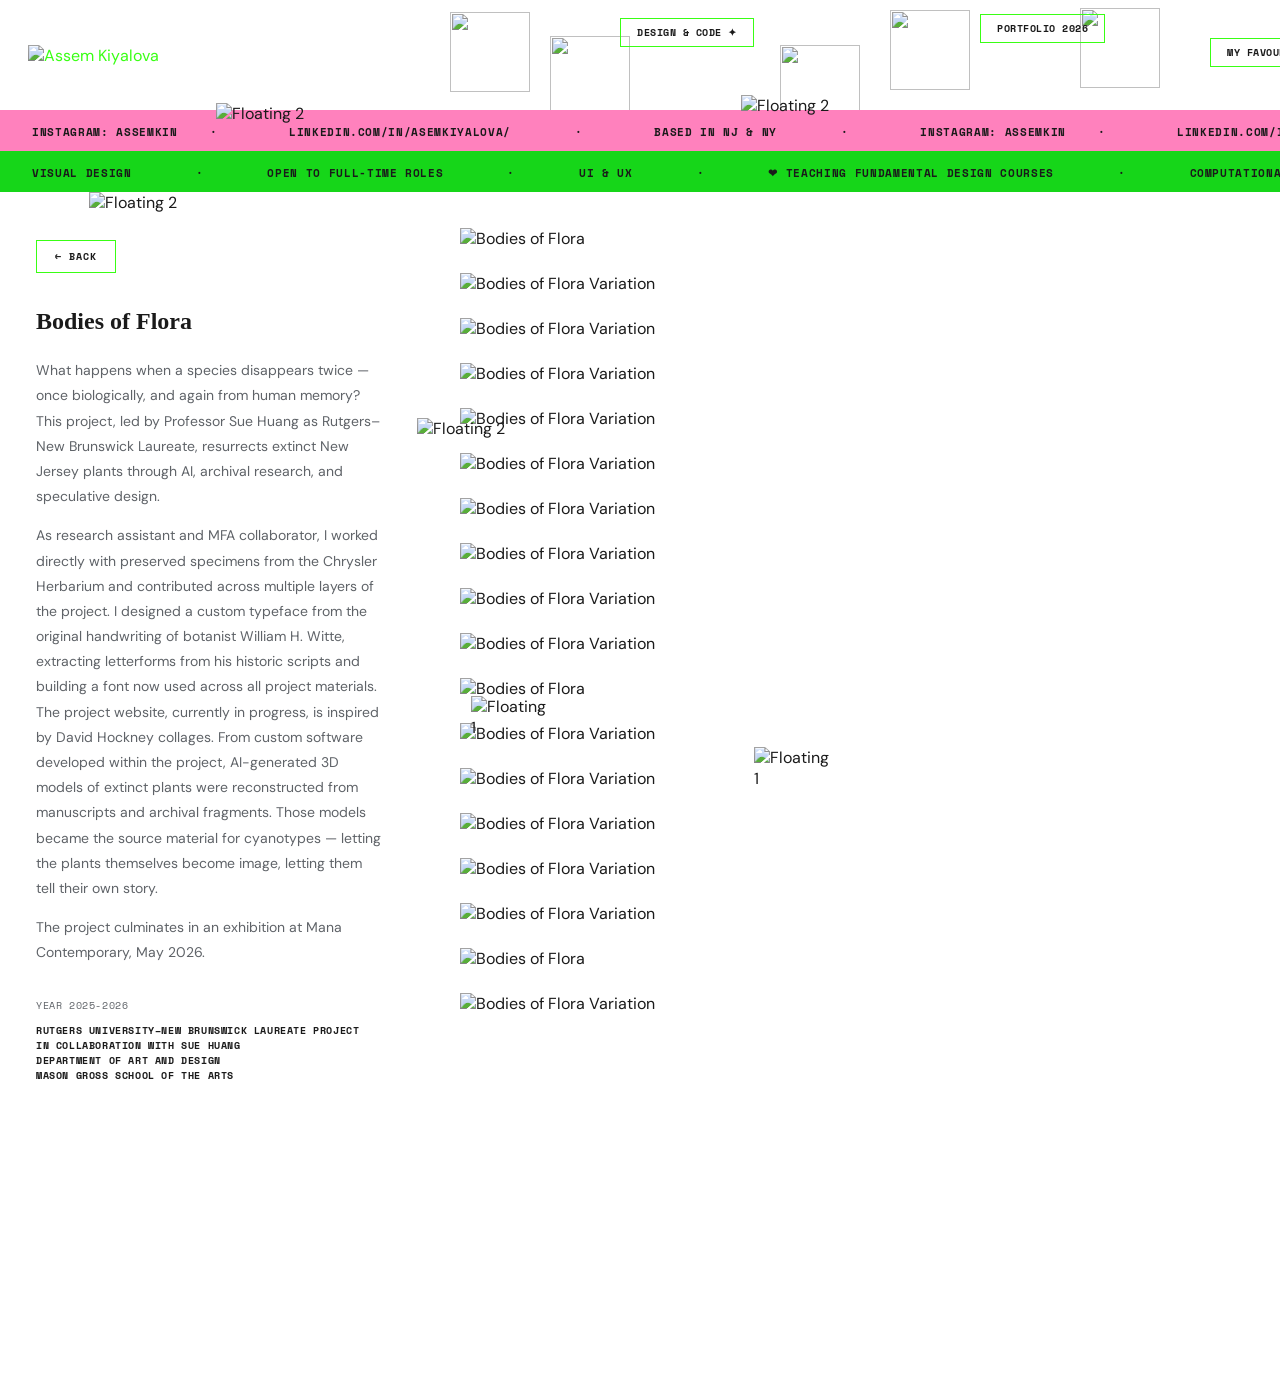
==== project1.html @ 7988d7c1 "Add files via upload" ====
<!DOCTYPE html>
<html lang="en">
<head>
  <meta charset="UTF-8">
  <meta name="viewport" content="width=device-width, initial-scale=1.0">
  <title>Assem Kiyalova — Portfolio</title>

  <link rel="icon" type="image/png" href="images/header/favicon.png">

  <link href="https://fonts.googleapis.com/css2?family=DM+Sans:wght@300;400;500;700&family=DM+Serif+Display&family=Space+Mono:wght@400;700&display=swap" rel="stylesheet">
  <link rel="stylesheet" href="style.css">
</head>
<body>
    <button onclick="scrollToTop()" id="topBtn" title="Go to top">↑ Top</button>

<!-- HOME VIEW -->
<div id="home-view">

  <!-- HEADER -->
<header id="main-header">
  <div class="header-logo-col">
    <a href="index.html">
      <img class="logo-gif" src="images/header/logo.gif" alt="Assem Kiyalova">
    </a>
  </div>


    <div class="header-float-area" id="float-area">
      <div class="float-item" style="top:12px; left:30px;"><img src="images/header/icons/gif/icons_03.gif" width="80" height="80" alt=""></div>
      <div class="float-item" style="top:36px; left:130px;"><img src="images/header/icons/gif/icons_06.gif" width="80" height="80" alt=""></div>
      <div class="float-item" style="top:8px; left:660px;"><img src="images/header/icons/gif/icons_01.gif" width="80" height="80" alt=""></div>
      <div class="float-item" style="top:45px; left:360px;"><img src="images/header/icons/gif/icons_02.gif" width="80" height="80" alt=""></div>
      <div class="float-item" style="top:10px; left:470px;"><img src="images/header/icons/gif/icons_04.gif" width="80" height="80" alt=""></div>
      <div class="float-item" style="top:42px; left:870px;"><img src="images/header/icons/gif/icons_05.gif" width="80" height="80" alt=""></div>

      <div class="float-text" style="top:18px; left:200px;">Design & Code ✦</div>
      <div class="float-text" style="top:38px; left:790px;">My favourite mood is to be inspired →</div>
      <div class="float-text" style="top:14px; left:560px;">Portfolio 2026</div>
    </div>
  </header>

  <!-- MARQUEES -->
  <div class="marquee-wrap">
    <div class="marquee-row blue">
      <div class="marquee-inner">
        <span>instagram: assemkin<span>·</span>
        <span>linkedin.com/in/asemkiyalova/</span><span>·</span>
        <span>Based in NJ & NY</span><span>·</span>
        <span>instagram: assemkin<span>·</span>
        <span>linkedin.com/in/asemkiyalova/</span><span>·</span>
        <span>Based in NJ & NY</span><span>·</span>
        <span>instagram: assemkin<span>·</span>
        <span>linkedin.com/in/asemkiyalova/</span><span>·</span>
        <span>Based in NJ & NY</span><span>·</span>
        <span>instagram: assemkin<span>·</span>
        <span>linkedin.com/in/asemkiyalova/</span><span>·</span>
        <span>Based in NJ & NY</span><span>·</span>
      </div>
    </div>
    <div class="marquee-row green">
      <div class="marquee-inner">
        <span>Visual design</span><span>·</span>
        <span>Open to full-time roles</span><span>·</span>
        <span>UI & UX</span><span>·</span>
        <span>❤︎ teaching fundamental design courses</span><span>·</span>
        <span>computational design</span><span>·</span>
        <span>web design</span><span>·</span>
        <span>graphic design</span><span>·</span>
        <span>❤︎ html & p5js</span><span>·</span>
        <span>branding</span><span>·</span>
        <!-- Repeat for seamless loop -->
      </div>
    </div>
  </div>

<!-- PROJECT CONTENT -->
<div class="proj-page-body">
  <div class="proj-page-left">
    <a href="index.html" class="back-btn">← Back</a>
    <h2>Bodies of Flora</h2>
    <p>
     What happens when a species disappears twice — once biologically, and again from human memory? This project, led by Professor Sue Huang as Rutgers–New Brunswick Laureate, resurrects extinct New Jersey plants through AI, archival research, and speculative design.
    </p>
    <p>
     As research assistant and MFA collaborator, I worked directly with preserved specimens from the Chrysler Herbarium and contributed across multiple layers of the project. I designed a custom typeface from the original handwriting of botanist William H. Witte, extracting letterforms from his historic scripts and building a font now used across all project materials. The project website, currently in progress, is inspired by David Hockney collages. From custom software developed within the project, AI-generated 3D models of extinct plants were reconstructed from manuscripts and archival fragments. Those models became the source material for cyanotypes — letting the plants themselves become image, letting them tell their own story.

      <p>The project culminates in an exhibition at Mana Contemporary, May 2026.</p> 

    </p>
    <div class="meta-row">
      <div class="meta-item"><span>year 2025-2026</span></div>
      <div class="meta-item"><strong>Rutgers University–New Brunswick Laureate Project<br> In collaboration with Sue Huang <br> Department of Art and Design <br> Mason Gross School of the Arts</strong></div>
  
    </div>
  </div>

<!--images -->
  <div class="proj-page-right">
    <img src="images/bof/Layer 1 copy.png" width="800" alt="Bodies of Flora">

   <img src="images/bof/project_02_a.png" width="1200" alt="Bodies of Flora Variation">
        <img src="images/bof/project_02_w.jpg" width="1200" alt="Bodies of Flora Variation">
    <img src="images/bof/project_02_b.png" width="1500" alt="Bodies of Flora Variation">


    <img src="images/bof/project_02_l.png" width="1000" alt="Bodies of Flora Variation">
    <img src="images/bof/project_02_v.png" width="800" alt="Bodies of Flora Variation">
    <img src="images/bof/bodies of flora-02.png" width="800" alt="Bodies of Flora Variation">
    <img src="images/bof/project_02_h.png" width="1000" alt="Bodies of Flora Variation">
    <img src="images/bof/straight.png" width="400" alt="Bodies of Flora Variation">
    <img src="images/bof/1.png" width="400" alt="Bodies of Flora Variation">
            <img src="images/bof/map.jpg" width="800" alt="Bodies of Flora">

 
    <img src="images/bof/elodea_schweinitzii_3D-model_opt.gif" width="800" alt="Bodies of Flora Variation">
    <img src="images/bof/IMG_5947.gif" width="800" alt="Bodies of Flora Variation">
    <img src="images/bof/00023862.jpg" width="800" alt="Bodies of Flora Variation">
    <img src="images/bof/bof_cyanotype_scan_001 copy.png" width="800" alt="Bodies of Flora Variation">
    <img src="images/bof/IMG_6273.JPG" width="800" alt="Bodies of Flora Variation">

        <img src="images/bof/stack_images.gif" width="600" alt="Bodies of Flora">
      <img src="images/bof/swamp-pink-close-up-2-invert.gif" width="600" alt="Bodies of Flora Variation">

    <video width="600" autoplay loop muted playsinline>
  <source src="images/bof/swamp_pink_generated_specimen_001.mov" type="video/mp4">
</video>
  </div>
</div>

<div class="float-overlay">
  <img class="float-img" src="images/bof/bodies of flora-04.png" width="80" alt="Floating 1">
  <img class="float-img" src="images/bof/bodies of flora-09.png" width="100" alt="Floating 2">
    <img class="float-img" src="images/bof/bodies of flora-07.png" width="80" alt="Floating 1">
  <img class="float-img" src="images/bof/bodies of flora-05.png" width="100" alt="Floating 2">
    <img class="float-img" src="images/bof/bodies of flora-08.png" width="80" alt="Floating 1">
  <img class="float-img" src="images/bof/bodies of flora-10.png" width="100" alt="Floating 2">
    <img class="float-img" src="images/bof/bodies of flora-11.png" width="100" alt="Floating 2">
</div>

<script src="main.js"></script>
</body>
</html>
---- style.css ----
/* ============================================================
   PORTFOLIO — style.css
   ============================================================ */

/* ─── VARIABLES ─── */
:root {
  --blue:      #1A73E8;
  --green:     #34A853;
  --yellow:    #FBBC04;
  --red:       #EA4335;
  --neon:      #39FF14;
  --bg:        #ffffff;
  --ink:       #1A1A1A;
  --light-ink: #5F6368;
  --col1-w:    420px;
  --header-h:  110px;
}

/* ─── RESET ─── */
* { margin: 0; padding: 0; box-sizing: border-box; }

body {
  background:   var(--bg);
  color:        var(--ink);
  font-family:  'DM Sans', sans-serif;
  overflow-x:   hidden;
}

/* ─── LAYOUT ─── */
.two-col {
  display: grid;
  grid-template-columns: var(--col1-w) 1fr;
}

/* ─── HEADER ─── */
header {
  height:        var(--header-h);
  background:    var(--bg);
  overflow:      hidden;
  display:       flex;
}

.header-logo-col {
  width:     var(--col1-w);
  min-width: var(--col1-w);
  display:   flex;
  align-items: center;
  padding:   0 28px;
  z-index:   2;
}

/* Horizontal stroke logo — replace div with <img class="logo-gif"> */
.logo-placeholder {
  display:         flex;
  align-items:     center;
  gap:             12px;
  font-family:     'Space Mono', monospace;
  font-size:       14px;
  font-weight:     700;
  letter-spacing:  0.12em;
  text-transform:  uppercase;
  color:           transparent;
  -webkit-text-stroke: 1.5px var(--neon);
  white-space:     nowrap;
}

header img.logo-gif {
  max-height:  70px;
  max-width:   320px;
  object-fit:  contain;
}

.header-float-area {
  flex:     1;
  position: relative;
  overflow: hidden;
}

/* ─── FLOATING ITEMS ─── */
.float-item {
  position:    absolute;
  cursor:      grab;
  user-select: none;
  z-index:     10;
}
.float-item:active { cursor: grabbing; }
.float-item img    { display: block; pointer-events: none; }

/* Floating text chips */
.float-text {
  position:        absolute;
  cursor:          grab;
  user-select:     none;
  z-index:         10;
  background:      transparent;
  border:          1.5px solid var(--neon);
  padding:         6px 16px;
  font-family:     'Space Mono', monospace;
  font-size:       10px;
  font-weight:     700;
  letter-spacing:  0.05em;
  text-transform:  uppercase;
  white-space:     nowrap;
  color:           var(--ink);
  transition:      background 0.15s;
}
.float-text:hover  { background: var(--neon); }
.float-text:active { cursor: grabbing; }

/* ─── MARQUEES ─── */
.marquee-wrap {
  width:          100%;
  display:        flex;
  flex-direction: column;
}

.marquee-row {
  width:       100%;
  padding:     10px 0;
  overflow:    hidden;
  white-space: nowrap;
}
.marquee-row.blue  { background: #ff81bd; }
.marquee-row.green { background: #16d619; }

.marquee-inner {
  display:   inline-flex;
  animation: mq 28s linear infinite;
}
.marquee-row.green .marquee-inner {
  animation-direction: reverse;
  animation-duration:  22s;
}

.marquee-inner span {
  font-family:    'Space Mono', monospace;
  font-size:      11px;
  font-weight:    700;
  letter-spacing: 0.06em;
  text-transform: uppercase;
  color:          var(--ink);
  padding:        0 32px;
}

@keyframes mq {
  from { transform: translateX(0); }
  to   { transform: translateX(-50%); }
}

/* ─── LEFT COLUMN ─── */
.col-left {
  width:    var(--col1-w);
  padding:  52px 36px;
  position: sticky;
  top:      0;
  height:   fit-content;
}

.col-left h1 {
  font-size:     26px;
  line-height:    1.05;
  letter-spacing: -0.02em;
  margin-bottom:  24px;
  font-family:    'Bungee';
  color:         #16d619;
}

.col-left p {
  font-size:     14px;
  line-height:   1.8;
  color:         var(--light-ink);
  margin-bottom: 16px;
}

/* ─── RIGHT COLUMN / PROJECTS ─── */
.col-right {
  flex:     1;
  position: relative;
}

.project-cell {
  position:   relative;
  min-height: 660px;
  padding:    40px 40px 44px 36px;
  overflow:   hidden;
}

/* 16×16 blue square indicator — no stroke */
.proj-indicator {
  position:   absolute;
  top:        42px;
  width:      10px;
  height:     10px;
  background: #16d619;
}

/* Project title */
.proj-title {
  font-family:    'Bungee';
  font-size:      26px;
  letter-spacing: -0.01em;
  margin-left:    18px;
  margin-bottom:  28px;
  display:        inline-block;
  color: #16d619;
  text-decoration: none;
  border-bottom:  2px solid transparent;
  transition:     border-color 0.2s;
  cursor:         pointer;
}
.proj-title:hover { border-color: #16d619; }

/* Free-floating image canvas */
.proj-canvas {
  position: relative;
  width:    100%;
  height:   560px;
}

.proj-img {
  position:   absolute;
  object-fit: cover;
  cursor:     pointer;
  transition: transform 0.15s, box-shadow 0.15s;
}
.proj-img:hover {
  z-index:    20;
  transform:  scale(1.02);
}

/* Floating text labels inside project */
.proj-text {
  position:   absolute;
  background: var(--bg);
  border:     1.5px solid var(--neon);
  padding:    9px 15px;
  font-size:  12px;
  line-height: 1.6;
  max-width:  220px;
  z-index:    5;
  cursor:     default;
  transition: box-shadow 0.2s, background 0.15s;
}
.proj-text:hover {
  z-index:    30;
  background: var(--neon);
  box-shadow: 4px 4px 0 #ff81bd;
}

/* "View project" link */
.proj-link {
  display:        inline-block;
  margin-top:     20px;
  margin-left:    18px;
  font-family:    'Space Mono', monospace;
  font-size:      11px;
  font-weight:    700;
  letter-spacing: 0.06em;
  text-transform: uppercase;
  color:          var(--ink);
  text-decoration: none;
  border-bottom:  1.5px solid var(--neon);
  padding-bottom: 2px;
  transition:     color 0.15s;
}
.proj-link:hover { color: var(--neon); }

/* ─── PROJECT PAGE ─── */
#proj-view { display: none; }

.proj-page-body {
  display: grid;
  grid-template-columns: var(--col1-w) 1fr;
}

.proj-page-left {
  padding:  48px 36px;
 
  top:      0;
  height:   fit-content;
}

.back-btn {
  display:         inline-flex;
  align-items:     center;
  gap:             8px;
  font-family:     'Space Mono', monospace;
  font-size:       10px;
  font-weight:     700;
  letter-spacing:  0.1em;
  text-transform:  uppercase;
  background:      none;
  border:          1.5px solid var(--neon);
  padding:         8px 18px;
  cursor:          pointer;
  margin-bottom:   36px;
  color:           var(--ink);
  transition:      background 0.15s;
  text-decoration: none; /* ✦ ADD THIS */
}
.back-btn:hover { background: var(--neon); }

.proj-page-left h2 {
  font-family:   'Bungee';
  font-size:     24px;
  line-height:   1.05;
  margin-bottom: 24px;
}

.proj-page-left p {
  font-size:     14px;
  line-height:   1.8;
  color:         var(--light-ink);
  margin-bottom: 14px;
}

.meta-row {
  margin-top:     32px;
  display:        flex;
  flex-direction: column;
  gap:            10px;
}

.meta-item {
  font-family:    'Space Mono', monospace;
  font-size:      10px;
  letter-spacing: 0.06em;
  text-transform: uppercase;
  color:          var(--light-ink);
}
.meta-item strong {
  color:        var(--ink);
  display:      block;
  margin-bottom: 2px;
}

.proj-page-right {
  padding:        36px 40px;
  display:        flex;
  flex-direction: column;
  gap:            24px;
  overflow-y:     auto;
}

/* Project page media items */
.proj-media-item { overflow: hidden; }

.proj-media-item img,
.proj-media-item video {
  width:      100%;
  display:    block;
  object-fit: cover;
}

.proj-media-item.sm   { width: 55%; align-self: flex-start; }
.proj-media-item.md   { width: 75%; align-self: center; }
.proj-media-item.full { width: 100%; }

.proj-media-item figcaption {
  padding:        9px 14px;
  font-family:    'Space Mono', monospace;
  font-size:      10px;
  letter-spacing: 0.05em;
  text-transform: uppercase;
  color:          var(--light-ink);
  border-top:     1px solid #eee;
}

/* ─── SCROLLBAR ─── */
::-webkit-scrollbar       { width: 25px; }
::-webkit-scrollbar-track { background: var(--bg); }
::-webkit-scrollbar-thumb { background: var(--neon); border-radius: 3px; }


/* Default link */
a {
  color: var(--neon);       /* neon green */
  text-decoration: none;    /* remove underline */
}

/* Visited link */
a:visited {
  color: #ff81bd;
}

/* Hover (optional but recommended) */
a:hover {
  text-decoration: none;
}

/* Overlay floats on top */
.float-overlay {
  position: fixed;   /* stays on screen, independent of gallery */
  top: 0;
  left: 0;
  width: 100%;
  height: 100%;
  pointer-events: none; /* clicks pass through */
  z-index: 999;      /* on top of everything */
}

.float-img {
  position: absolute;
}

#topBtn {
  display: none;                  /* Hidden by default */
  position: fixed;                /* Stays on screen */
  bottom: 40px;                   /* Distance from bottom */
  right: 36px;                    /* Matches padding of .col-left */
  z-index: 999;                   /* On top of everything */
  font-family: 'Space Mono', monospace;
  font-size: 10px;
  font-weight: 700;
  letter-spacing: 0.1em;
  text-transform: uppercase;
  background: none;
  border: 1.5px solid var(--neon);
  padding: 8px 18px;
  cursor: pointer;
  transition: background 0.15s;
}

#topBtn:hover {
  background: var(--neon);
  color: var(--bg);               /* Make text visible on neon bg */
}
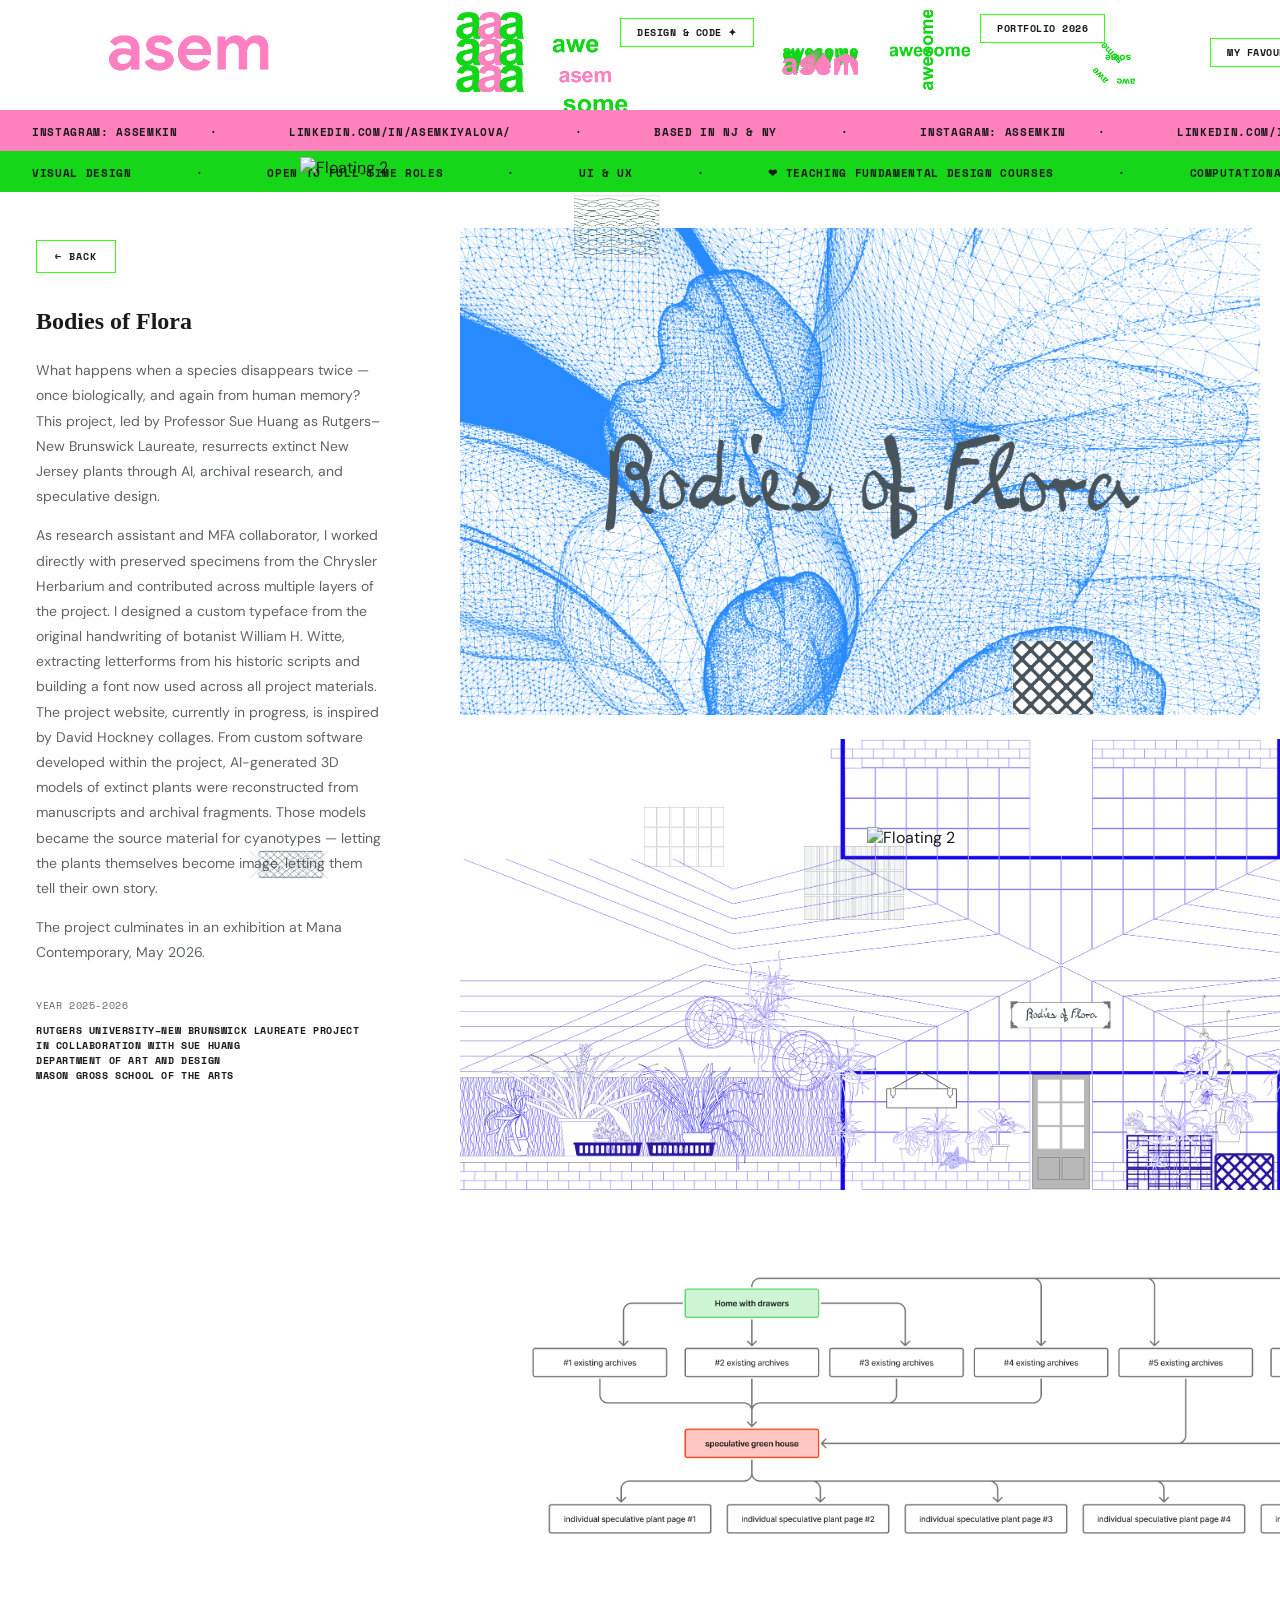
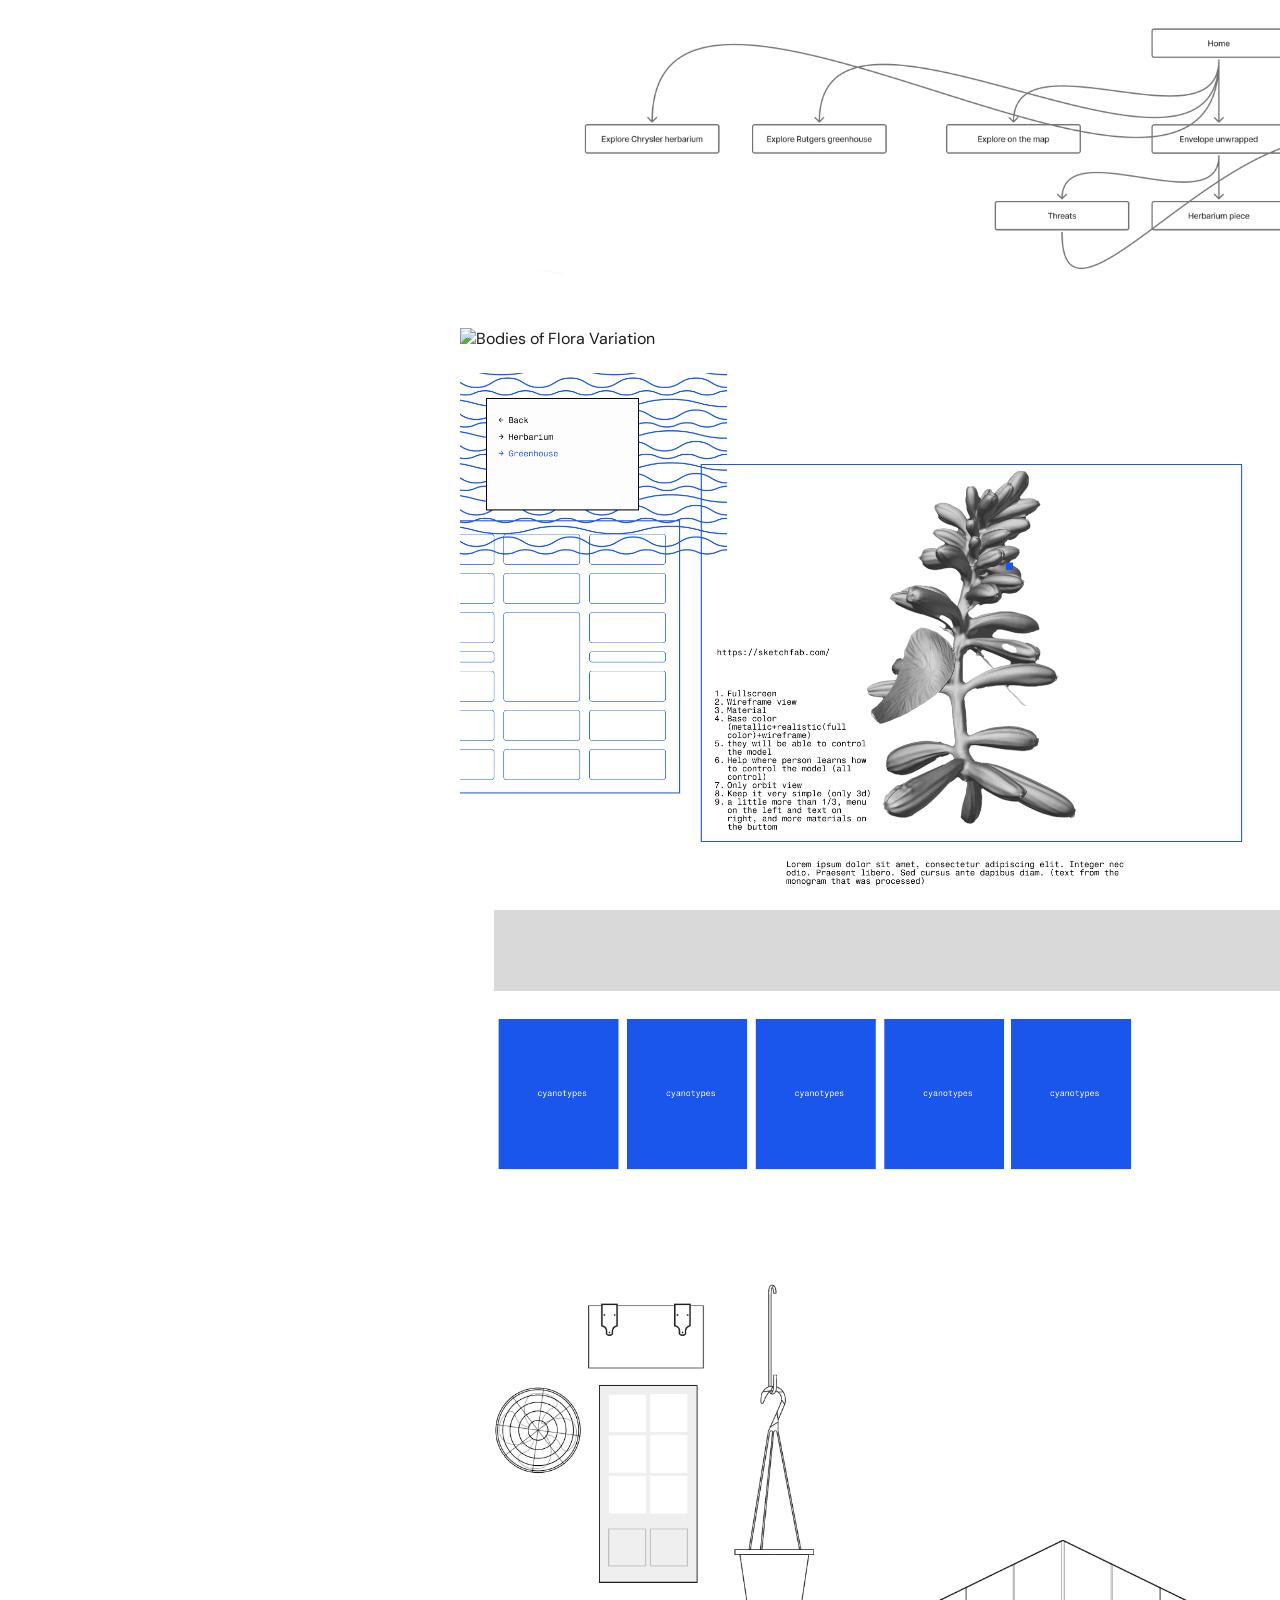
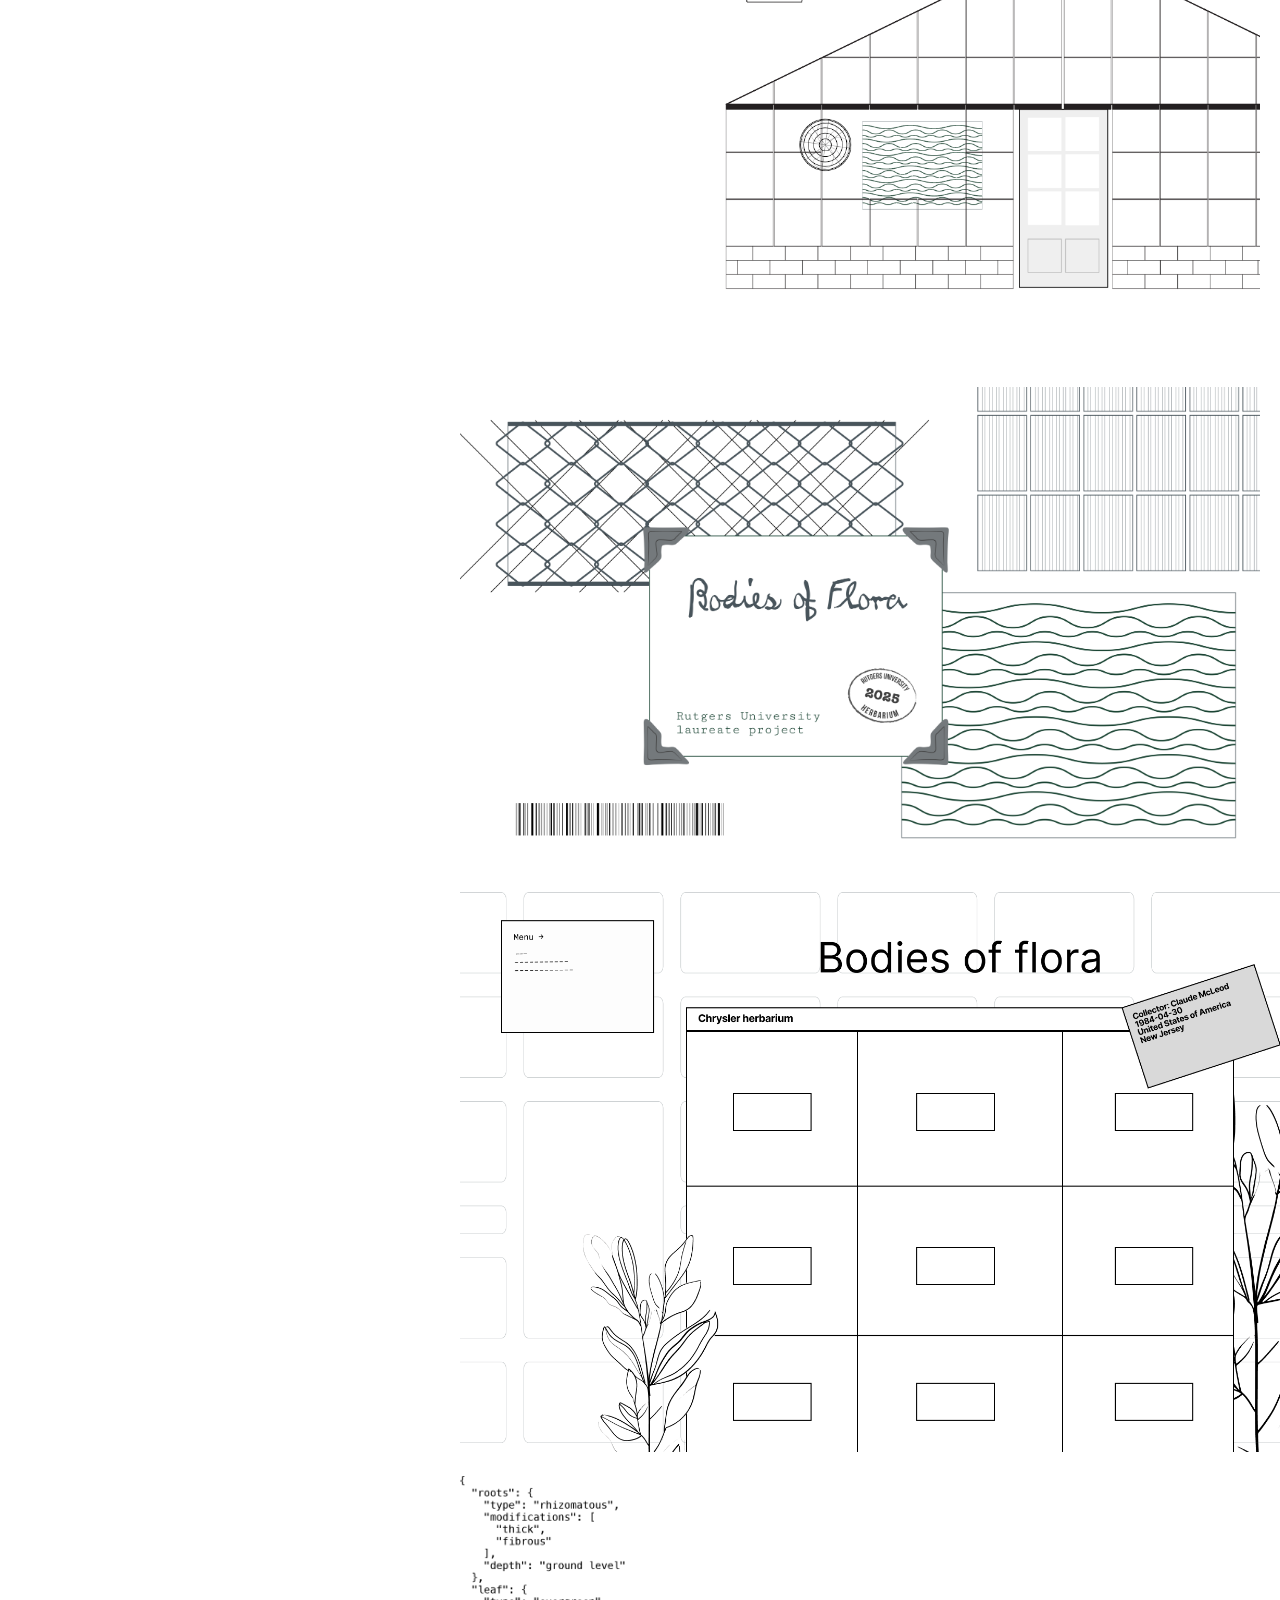
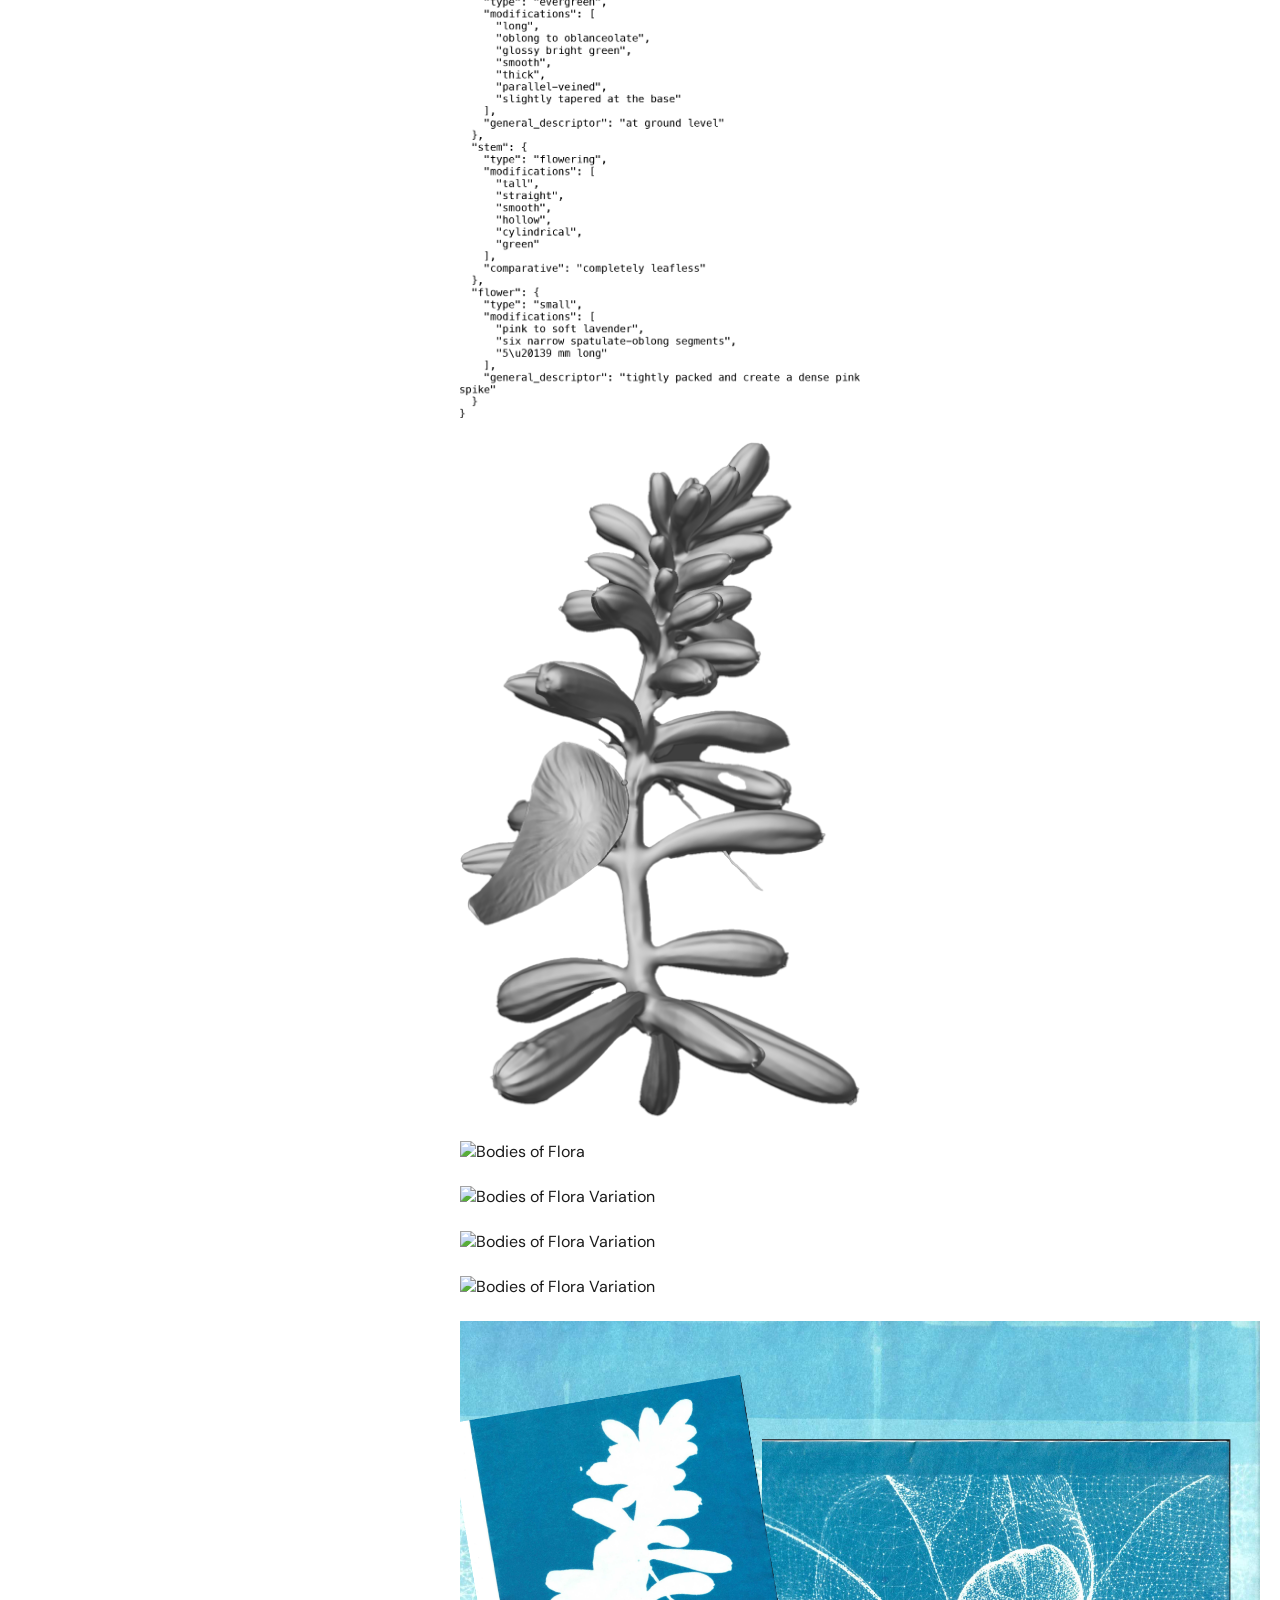
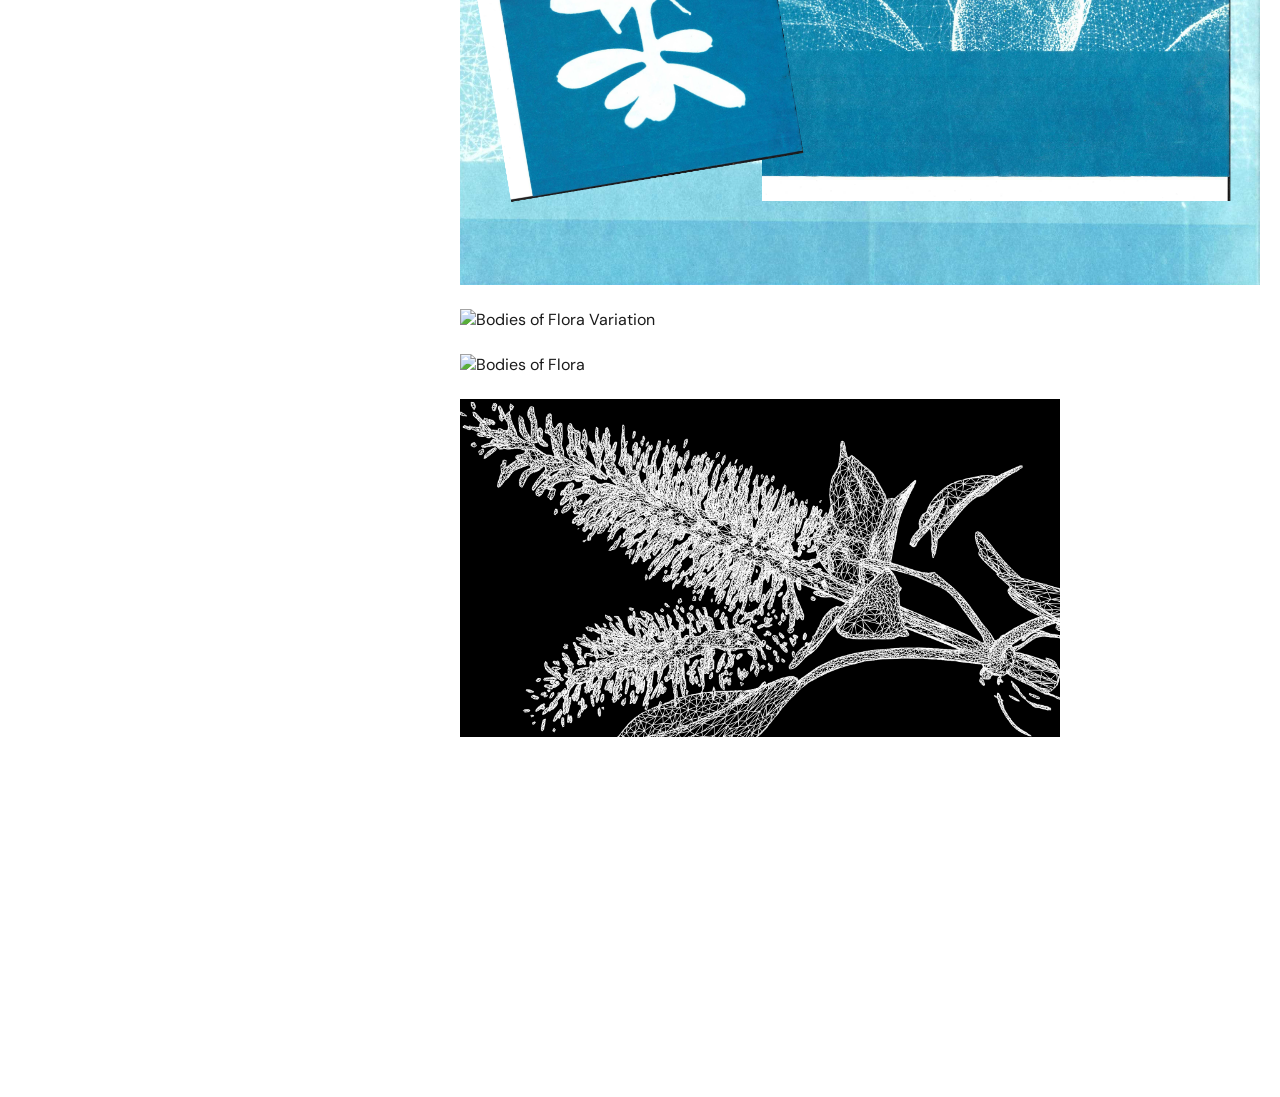
==== commit 7abe21f6: "Add files via upload" ====
--- a/project1.html
+++ b/project1.html
@@ -5,7 +5,7 @@
   <meta name="viewport" content="width=device-width, initial-scale=1.0">
   <title>Assem Kiyalova — Portfolio</title>
 
-  <link rel="icon" type="image/png" href="images/header/favicon.png">
+  <link rel="icon" type="image/png" href="header/favicon.png">
 
   <link href="https://fonts.googleapis.com/css2?family=DM+Sans:wght@300;400;500;700&family=DM+Serif+Display&family=Space+Mono:wght@400;700&display=swap" rel="stylesheet">
   <link rel="stylesheet" href="style.css">
@@ -20,18 +20,18 @@
 <header id="main-header">
   <div class="header-logo-col">
     <a href="index.html">
-      <img class="logo-gif" src="images/header/logo.gif" alt="Assem Kiyalova">
+      <img class="logo-gif" src="header/logo.gif" alt="Assem Kiyalova">
     </a>
   </div>
 
 
     <div class="header-float-area" id="float-area">
-      <div class="float-item" style="top:12px; left:30px;"><img src="images/header/icons/gif/icons_03.gif" width="80" height="80" alt=""></div>
-      <div class="float-item" style="top:36px; left:130px;"><img src="images/header/icons/gif/icons_06.gif" width="80" height="80" alt=""></div>
-      <div class="float-item" style="top:8px; left:660px;"><img src="images/header/icons/gif/icons_01.gif" width="80" height="80" alt=""></div>
-      <div class="float-item" style="top:45px; left:360px;"><img src="images/header/icons/gif/icons_02.gif" width="80" height="80" alt=""></div>
-      <div class="float-item" style="top:10px; left:470px;"><img src="images/header/icons/gif/icons_04.gif" width="80" height="80" alt=""></div>
-      <div class="float-item" style="top:42px; left:870px;"><img src="images/header/icons/gif/icons_05.gif" width="80" height="80" alt=""></div>
+      <div class="float-item" style="top:12px; left:30px;"><img src="header/icons/gif/icons_03.gif" width="80" height="80" alt=""></div>
+      <div class="float-item" style="top:36px; left:130px;"><img src="header/icons/gif/icons_06.gif" width="80" height="80" alt=""></div>
+      <div class="float-item" style="top:8px; left:660px;"><img src="header/icons/gif/icons_01.gif" width="80" height="80" alt=""></div>
+      <div class="float-item" style="top:45px; left:360px;"><img src="header/icons/gif/icons_02.gif" width="80" height="80" alt=""></div>
+      <div class="float-item" style="top:10px; left:470px;"><img src="header/icons/gif/icons_04.gif" width="80" height="80" alt=""></div>
+      <div class="float-item" style="top:42px; left:870px;"><img src="header/icons/gif/icons_05.gif" width="80" height="80" alt=""></div>
 
       <div class="float-text" style="top:18px; left:200px;">Design & Code ✦</div>
       <div class="float-text" style="top:38px; left:790px;">My favourite mood is to be inspired →</div>
@@ -96,45 +96,45 @@
 
 <!--images -->
   <div class="proj-page-right">
-    <img src="images/bof/Layer 1 copy.png" width="800" alt="Bodies of Flora">
+    <img src="bof/Layer 1 copy.png" width="800" alt="Bodies of Flora">
 
-   <img src="images/bof/project_02_a.png" width="1200" alt="Bodies of Flora Variation">
-        <img src="images/bof/project_02_w.jpg" width="1200" alt="Bodies of Flora Variation">
-    <img src="images/bof/project_02_b.png" width="1500" alt="Bodies of Flora Variation">
+   <img src="bof/project_02_a.png" width="1200" alt="Bodies of Flora Variation">
+        <img src="bof/project_02_w.jpg" width="1200" alt="Bodies of Flora Variation">
+    <img src="bof/project_02_b.png" width="1500" alt="Bodies of Flora Variation">
 
 
-    <img src="images/bof/project_02_l.png" width="1000" alt="Bodies of Flora Variation">
-    <img src="images/bof/project_02_v.png" width="800" alt="Bodies of Flora Variation">
-    <img src="images/bof/bodies of flora-02.png" width="800" alt="Bodies of Flora Variation">
-    <img src="images/bof/project_02_h.png" width="1000" alt="Bodies of Flora Variation">
-    <img src="images/bof/straight.png" width="400" alt="Bodies of Flora Variation">
-    <img src="images/bof/1.png" width="400" alt="Bodies of Flora Variation">
-            <img src="images/bof/map.jpg" width="800" alt="Bodies of Flora">
+    <img src="bof/project_02_l.png" width="1000" alt="Bodies of Flora Variation">
+    <img src="bof/project_02_v.png" width="800" alt="Bodies of Flora Variation">
+    <img src="bof/bodies of flora-02.png" width="800" alt="Bodies of Flora Variation">
+    <img src="bof/project_02_h.png" width="1000" alt="Bodies of Flora Variation">
+    <img src="bof/straight.png" width="400" alt="Bodies of Flora Variation">
+    <img src="bof/1.png" width="400" alt="Bodies of Flora Variation">
+            <img src="bof/map.jpg" width="800" alt="Bodies of Flora">
 
  
-    <img src="images/bof/elodea_schweinitzii_3D-model_opt.gif" width="800" alt="Bodies of Flora Variation">
-    <img src="images/bof/IMG_5947.gif" width="800" alt="Bodies of Flora Variation">
-    <img src="images/bof/00023862.jpg" width="800" alt="Bodies of Flora Variation">
-    <img src="images/bof/bof_cyanotype_scan_001 copy.png" width="800" alt="Bodies of Flora Variation">
-    <img src="images/bof/IMG_6273.JPG" width="800" alt="Bodies of Flora Variation">
+    <img src="bof/elodea_schweinitzii_3D-model_opt.gif" width="800" alt="Bodies of Flora Variation">
+    <img src="bof/IMG_5947.gif" width="800" alt="Bodies of Flora Variation">
+    <img src="bof/00023862.jpg" width="800" alt="Bodies of Flora Variation">
+    <img src="bof/bof_cyanotype_scan_001 copy.png" width="800" alt="Bodies of Flora Variation">
+    <img src="bof/IMG_6273.JPG" width="800" alt="Bodies of Flora Variation">
 
-        <img src="images/bof/stack_images.gif" width="600" alt="Bodies of Flora">
-      <img src="images/bof/swamp-pink-close-up-2-invert.gif" width="600" alt="Bodies of Flora Variation">
+        <img src="bof/stack_images.gif" width="600" alt="Bodies of Flora">
+      <img src="bof/swamp-pink-close-up-2-invert.gif" width="600" alt="Bodies of Flora Variation">
 
     <video width="600" autoplay loop muted playsinline>
-  <source src="images/bof/swamp_pink_generated_specimen_001.mov" type="video/mp4">
+  <source src="bof/swamp_pink_generated_specimen_001.mov" type="video/mp4">
 </video>
   </div>
 </div>
 
 <div class="float-overlay">
-  <img class="float-img" src="images/bof/bodies of flora-04.png" width="80" alt="Floating 1">
-  <img class="float-img" src="images/bof/bodies of flora-09.png" width="100" alt="Floating 2">
-    <img class="float-img" src="images/bof/bodies of flora-07.png" width="80" alt="Floating 1">
-  <img class="float-img" src="images/bof/bodies of flora-05.png" width="100" alt="Floating 2">
-    <img class="float-img" src="images/bof/bodies of flora-08.png" width="80" alt="Floating 1">
-  <img class="float-img" src="images/bof/bodies of flora-10.png" width="100" alt="Floating 2">
-    <img class="float-img" src="images/bof/bodies of flora-11.png" width="100" alt="Floating 2">
+  <img class="float-img" src="bof/bodies of flora-04.png" width="80" alt="Floating 1">
+  <img class="float-img" src="bof/bodies of flora-09.png" width="100" alt="Floating 2">
+    <img class="float-img" src="bof/bodies of flora-07.png" width="80" alt="Floating 1">
+  <img class="float-img" src="bof/bodies of flora-05.png" width="100" alt="Floating 2">
+    <img class="float-img" src="bof/bodies of flora-08.png" width="80" alt="Floating 1">
+  <img class="float-img" src="bof/bodies of flora-10.png" width="100" alt="Floating 2">
+    <img class="float-img" src="bof/bodies of flora-11.png" width="100" alt="Floating 2">
 </div>
 
 <script src="main.js"></script>
